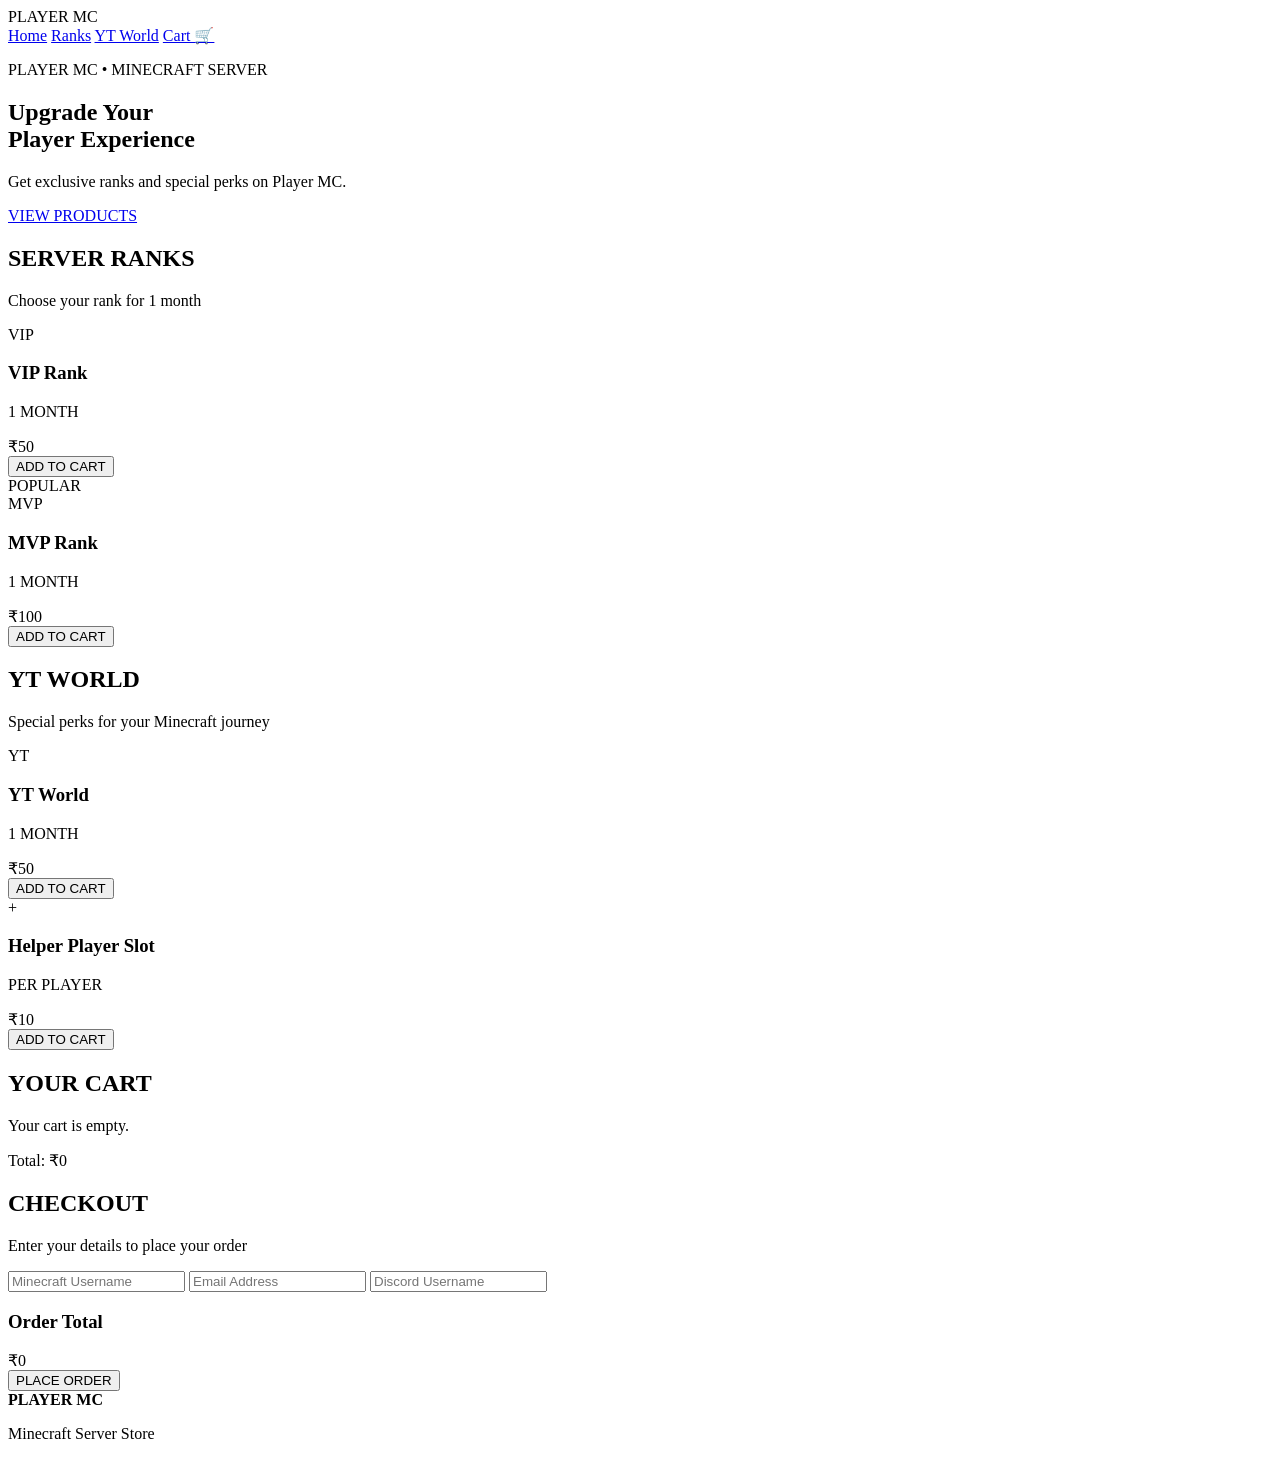
==== Index.html @ 44a7defb "Add initial HTML structure for Player MC Store" ====
<!DOCTYPE html>
<html lang="en">
<head>
  <meta charset="UTF-8">
  <meta name="viewport" content="width=device-width, initial-scale=1.0">
  <title>Player MC Store</title>
  <link rel="stylesheet" href="style.css">
</head>

<body>

<header>
  <div class="logo">PLAYER <span>MC</span></div>

  <nav>
    <a href="#home">Home</a>
    <a href="#ranks">Ranks</a>
    <a href="#yt-world">YT World</a>
    <a href="#cart">Cart 🛒</a>
  </nav>
</header>

<section class="hero" id="home">
  <div>
    <p class="server">PLAYER MC • MINECRAFT SERVER</p>
    <h1>Upgrade Your<br><span>Player Experience</span></h1>
    <p>Get exclusive ranks and special perks on Player MC.</p>
    <a href="#ranks" class="button">VIEW PRODUCTS</a>
  </div>
</section>

<section class="products-section" id="ranks">
  <h2>SERVER RANKS</h2>
  <p class="subtitle">Choose your rank for 1 month</p>

  <div class="products">

    <div class="product">
      <div class="product-icon">VIP</div>
      <h3>VIP Rank</h3>
      <p class="duration">1 MONTH</p>
      <div class="price">₹50</div>
      <button onclick="addToCart('VIP Rank', 50)">ADD TO CART</button>
    </div>

    <div class="product featured">
      <div class="badge">POPULAR</div>
      <div class="product-icon">MVP</div>
      <h3>MVP Rank</h3>
      <p class="duration">1 MONTH</p>
      <div class="price">₹100</div>
      <button onclick="addToCart('MVP Rank', 100)">ADD TO CART</button>
    </div>

  </div>
</section>

<section class="products-section" id="yt-world">
  <h2>YT WORLD</h2>
  <p class="subtitle">Special perks for your Minecraft journey</p>

  <div class="products">

    <div class="product">
      <div class="product-icon">YT</div>
      <h3>YT World</h3>
      <p class="duration">1 MONTH</p>
      <div class="price">₹50</div>
      <button onclick="addToCart('YT World', 50)">ADD TO CART</button>
    </div>

    <div class="product">
      <div class="product-icon">+</div>
      <h3>Helper Player Slot</h3>
      <p class="duration">PER PLAYER</p>
      <div class="price">₹10</div>
      <button onclick="addToCart('Helper Player Slot', 10)">ADD TO CART</button>
    </div>

  </div>
</section>

<section class="cart-section" id="cart">
  <h2>YOUR CART</h2>
  <div id="cart-items">
    <p>Your cart is empty.</p>
  </div>

  <div class="cart-total">
    Total: ₹<span id="cart-total">0</span>
  </div>
</section>

<section class="checkout-section" id="checkout">
  <h2>CHECKOUT</h2>
  <p class="subtitle">Enter your details to place your order</p>

  <form id="checkout-form">

    <input
      type="text"
      id="player-name"
      placeholder="Minecraft Username"
      required
    >

    <input
      type="email"
      id="email"
      placeholder="Email Address"
      required
    >

    <input
      type="text"
      id="discord"
      placeholder="Discord Username"
      required
    >

    <div class="checkout-summary">
      <h3>Order Total</h3>
      <div>₹<span id="checkout-total">0</span></div>
    </div>

    <button type="submit">PLACE ORDER</button>

  </form>

  <div id="order-success" class="order-success"></div>
</section>

<footer>
  <strong>PLAYER MC</strong>
  <p>Minecraft Server Store</p>
</footer>

<script src="script.js"></script>

</body>
</html>
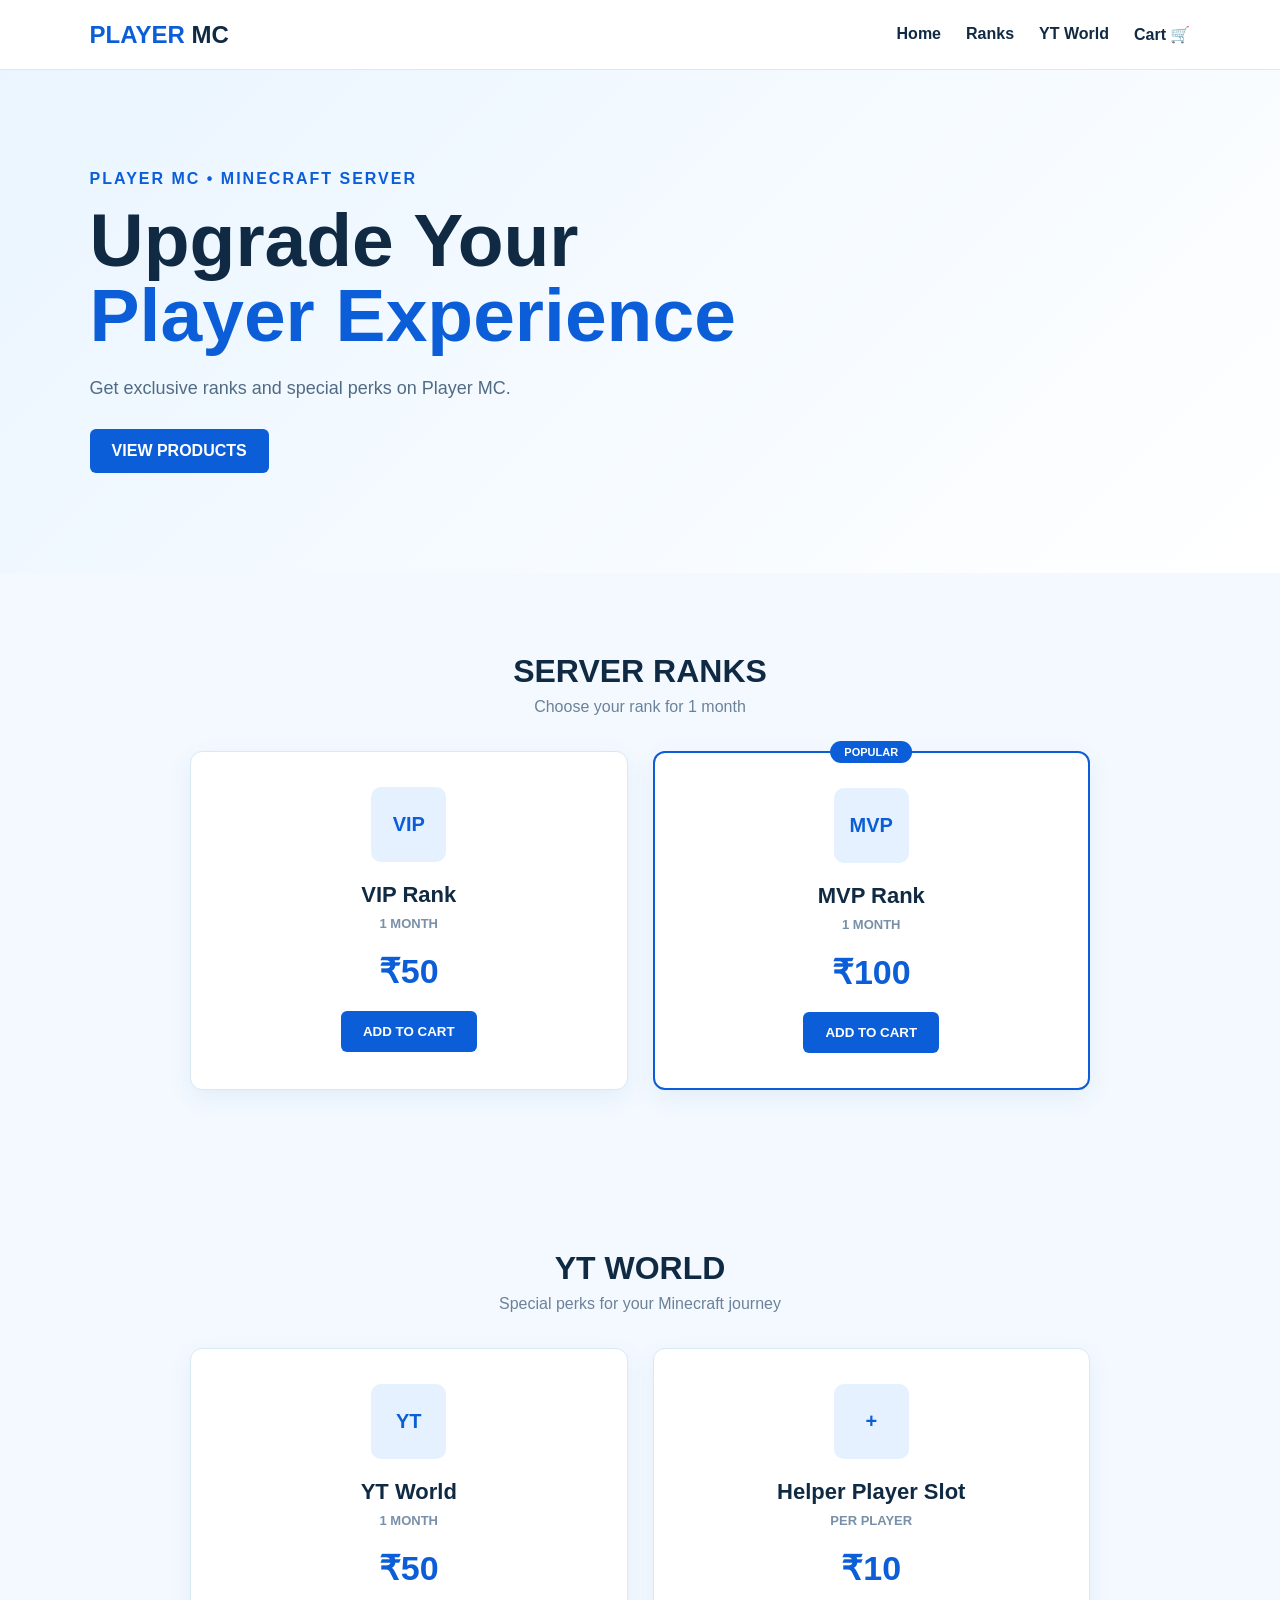
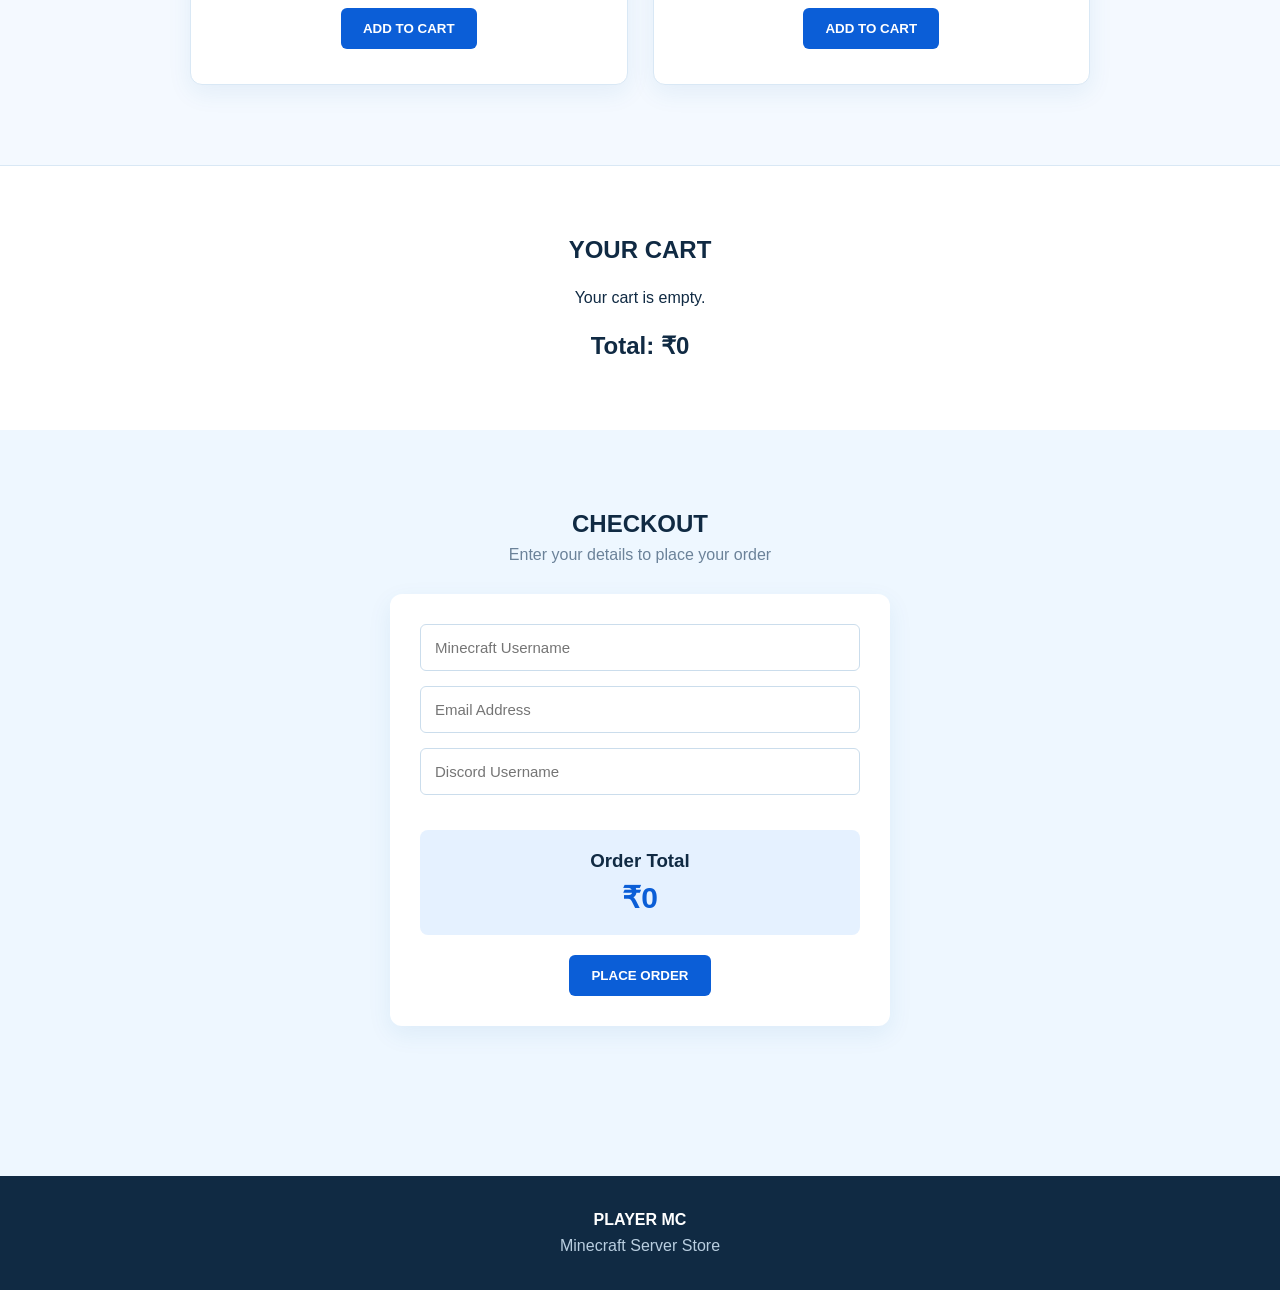
==== commit 131f037c: "Add files via upload" ====
--- a/Index.html
+++ b/Index.html
@@ -1,141 +1,141 @@
-<!DOCTYPE html>
-<html lang="en">
-<head>
-  <meta charset="UTF-8">
-  <meta name="viewport" content="width=device-width, initial-scale=1.0">
-  <title>Player MC Store</title>
-  <link rel="stylesheet" href="style.css">
-</head>
-
-<body>
-
-<header>
-  <div class="logo">PLAYER <span>MC</span></div>
-
-  <nav>
-    <a href="#home">Home</a>
-    <a href="#ranks">Ranks</a>
-    <a href="#yt-world">YT World</a>
-    <a href="#cart">Cart 🛒</a>
-  </nav>
-</header>
-
-<section class="hero" id="home">
-  <div>
-    <p class="server">PLAYER MC • MINECRAFT SERVER</p>
-    <h1>Upgrade Your<br><span>Player Experience</span></h1>
-    <p>Get exclusive ranks and special perks on Player MC.</p>
-    <a href="#ranks" class="button">VIEW PRODUCTS</a>
-  </div>
-</section>
-
-<section class="products-section" id="ranks">
-  <h2>SERVER RANKS</h2>
-  <p class="subtitle">Choose your rank for 1 month</p>
-
-  <div class="products">
-
-    <div class="product">
-      <div class="product-icon">VIP</div>
-      <h3>VIP Rank</h3>
-      <p class="duration">1 MONTH</p>
-      <div class="price">₹50</div>
-      <button onclick="addToCart('VIP Rank', 50)">ADD TO CART</button>
-    </div>
-
-    <div class="product featured">
-      <div class="badge">POPULAR</div>
-      <div class="product-icon">MVP</div>
-      <h3>MVP Rank</h3>
-      <p class="duration">1 MONTH</p>
-      <div class="price">₹100</div>
-      <button onclick="addToCart('MVP Rank', 100)">ADD TO CART</button>
-    </div>
-
-  </div>
-</section>
-
-<section class="products-section" id="yt-world">
-  <h2>YT WORLD</h2>
-  <p class="subtitle">Special perks for your Minecraft journey</p>
-
-  <div class="products">
-
-    <div class="product">
-      <div class="product-icon">YT</div>
-      <h3>YT World</h3>
-      <p class="duration">1 MONTH</p>
-      <div class="price">₹50</div>
-      <button onclick="addToCart('YT World', 50)">ADD TO CART</button>
-    </div>
-
-    <div class="product">
-      <div class="product-icon">+</div>
-      <h3>Helper Player Slot</h3>
-      <p class="duration">PER PLAYER</p>
-      <div class="price">₹10</div>
-      <button onclick="addToCart('Helper Player Slot', 10)">ADD TO CART</button>
-    </div>
-
-  </div>
-</section>
-
-<section class="cart-section" id="cart">
-  <h2>YOUR CART</h2>
-  <div id="cart-items">
-    <p>Your cart is empty.</p>
-  </div>
-
-  <div class="cart-total">
-    Total: ₹<span id="cart-total">0</span>
-  </div>
-</section>
-
-<section class="checkout-section" id="checkout">
-  <h2>CHECKOUT</h2>
-  <p class="subtitle">Enter your details to place your order</p>
-
-  <form id="checkout-form">
-
-    <input
-      type="text"
-      id="player-name"
-      placeholder="Minecraft Username"
-      required
-    >
-
-    <input
-      type="email"
-      id="email"
-      placeholder="Email Address"
-      required
-    >
-
-    <input
-      type="text"
-      id="discord"
-      placeholder="Discord Username"
-      required
-    >
-
-    <div class="checkout-summary">
-      <h3>Order Total</h3>
-      <div>₹<span id="checkout-total">0</span></div>
-    </div>
-
-    <button type="submit">PLACE ORDER</button>
-
-  </form>
-
-  <div id="order-success" class="order-success"></div>
-</section>
-
-<footer>
-  <strong>PLAYER MC</strong>
-  <p>Minecraft Server Store</p>
-</footer>
-
-<script src="script.js"></script>
-
-</body>
-</html>
+<!DOCTYPE html>
+<html lang="en">
+<head>
+  <meta charset="UTF-8">
+  <meta name="viewport" content="width=device-width, initial-scale=1.0">
+  <title>Player MC Store</title>
+  <link rel="stylesheet" href="style.css">
+</head>
+
+<body>
+
+<header>
+  <div class="logo">PLAYER <span>MC</span></div>
+
+  <nav>
+    <a href="#home">Home</a>
+    <a href="#ranks">Ranks</a>
+    <a href="#yt-world">YT World</a>
+    <a href="#cart">Cart 🛒</a>
+  </nav>
+</header>
+
+<section class="hero" id="home">
+  <div>
+    <p class="server">PLAYER MC • MINECRAFT SERVER</p>
+    <h1>Upgrade Your<br><span>Player Experience</span></h1>
+    <p>Get exclusive ranks and special perks on Player MC.</p>
+    <a href="#ranks" class="button">VIEW PRODUCTS</a>
+  </div>
+</section>
+
+<section class="products-section" id="ranks">
+  <h2>SERVER RANKS</h2>
+  <p class="subtitle">Choose your rank for 1 month</p>
+
+  <div class="products">
+
+    <div class="product">
+      <div class="product-icon">VIP</div>
+      <h3>VIP Rank</h3>
+      <p class="duration">1 MONTH</p>
+      <div class="price">₹50</div>
+      <button onclick="addToCart('VIP Rank', 50)">ADD TO CART</button>
+    </div>
+
+    <div class="product featured">
+      <div class="badge">POPULAR</div>
+      <div class="product-icon">MVP</div>
+      <h3>MVP Rank</h3>
+      <p class="duration">1 MONTH</p>
+      <div class="price">₹100</div>
+      <button onclick="addToCart('MVP Rank', 100)">ADD TO CART</button>
+    </div>
+
+  </div>
+</section>
+
+<section class="products-section" id="yt-world">
+  <h2>YT WORLD</h2>
+  <p class="subtitle">Special perks for your Minecraft journey</p>
+
+  <div class="products">
+
+    <div class="product">
+      <div class="product-icon">YT</div>
+      <h3>YT World</h3>
+      <p class="duration">1 MONTH</p>
+      <div class="price">₹50</div>
+      <button onclick="addToCart('YT World', 50)">ADD TO CART</button>
+    </div>
+
+    <div class="product">
+      <div class="product-icon">+</div>
+      <h3>Helper Player Slot</h3>
+      <p class="duration">PER PLAYER</p>
+      <div class="price">₹10</div>
+      <button onclick="addToCart('Helper Player Slot', 10)">ADD TO CART</button>
+    </div>
+
+  </div>
+</section>
+
+<section class="cart-section" id="cart">
+  <h2>YOUR CART</h2>
+  <div id="cart-items">
+    <p>Your cart is empty.</p>
+  </div>
+
+  <div class="cart-total">
+    Total: ₹<span id="cart-total">0</span>
+  </div>
+</section>
+
+<section class="checkout-section" id="checkout">
+  <h2>CHECKOUT</h2>
+  <p class="subtitle">Enter your details to place your order</p>
+
+  <form id="checkout-form">
+
+    <input
+      type="text"
+      id="player-name"
+      placeholder="Minecraft Username"
+      required
+    >
+
+    <input
+      type="email"
+      id="email"
+      placeholder="Email Address"
+      required
+    >
+
+    <input
+      type="text"
+      id="discord"
+      placeholder="Discord Username"
+      required
+    >
+
+    <div class="checkout-summary">
+      <h3>Order Total</h3>
+      <div>₹<span id="checkout-total">0</span></div>
+    </div>
+
+    <button type="submit">PLACE ORDER</button>
+
+  </form>
+
+  <div id="order-success" class="order-success"></div>
+</section>
+
+<footer>
+  <strong>PLAYER MC</strong>
+  <p>Minecraft Server Store</p>
+</footer>
+
+<script src="script.js"></script>
+
+</body>
+</html>
--- a/style.css
+++ b/style.css
@@ -0,0 +1,402 @@
+* {
+  box-sizing: border-box;
+  margin: 0;
+  padding: 0;
+}
+
+html {
+  scroll-behavior: smooth;
+}
+
+body {
+  font-family: Arial, sans-serif;
+  background: #f4f9ff;
+  color: #102a43;
+}
+
+header {
+  height: 70px;
+  padding: 0 7%;
+  background: white;
+  border-bottom: 1px solid #d9e8f5;
+  display: flex;
+  align-items: center;
+  justify-content: space-between;
+  position: sticky;
+  top: 0;
+  z-index: 10;
+}
+
+.logo {
+  font-size: 24px;
+  font-weight: 900;
+  color: #0b5ed7;
+}
+
+.logo span {
+  color: #102a43;
+}
+
+nav {
+  display: flex;
+  gap: 25px;
+}
+
+nav a {
+  color: #102a43;
+  text-decoration: none;
+  font-weight: bold;
+}
+
+nav a:hover {
+  color: #0b5ed7;
+}
+
+.hero {
+  min-height: 500px;
+  padding: 100px 7%;
+  display: flex;
+  align-items: center;
+  background: linear-gradient(135deg, #eaf5ff, #ffffff);
+}
+
+.server {
+  color: #0b5ed7;
+  font-weight: bold;
+  letter-spacing: 2px;
+  margin-bottom: 15px;
+}
+
+.hero h1 {
+  font-size: clamp(42px, 7vw, 75px);
+  line-height: 1;
+  margin-bottom: 25px;
+}
+
+.hero h1 span {
+  color: #0b5ed7;
+}
+
+.hero p:not(.server) {
+  font-size: 18px;
+  margin-bottom: 30px;
+  color: #526b84;
+}
+
+.button,
+button {
+  display: inline-block;
+  background: #0b5ed7;
+  color: white;
+  border: none;
+  padding: 13px 22px;
+  border-radius: 6px;
+  font-weight: bold;
+  cursor: pointer;
+  text-decoration: none;
+}
+
+button:hover,
+.button:hover {
+  background: #084298;
+}
+
+.products-section {
+  padding: 80px 7%;
+  text-align: center;
+}
+
+.products-section h2 {
+  font-size: 32px;
+  color: #102a43;
+}
+
+.subtitle {
+  color: #6b8299;
+  margin-top: 8px;
+}
+
+.products {
+  max-width: 900px;
+  margin: 35px auto 0;
+  display: grid;
+  grid-template-columns: repeat(auto-fit, minmax(230px, 1fr));
+  gap: 25px;
+}
+
+.product {
+  background: white;
+  padding: 35px 25px;
+  border: 1px solid #d9e8f5;
+  border-radius: 12px;
+  position: relative;
+  box-shadow: 0 8px 25px rgba(30, 100, 160, 0.08);
+}
+
+.product:hover {
+  transform: translateY(-5px);
+  transition: 0.2s;
+}
+
+.product-icon {
+  width: 75px;
+  height: 75px;
+  margin: auto;
+  display: flex;
+  align-items: center;
+  justify-content: center;
+  background: #e5f1ff;
+  color: #0b5ed7;
+  border-radius: 10px;
+  font-size: 20px;
+  font-weight: 900;
+}
+
+.product h3 {
+  margin-top: 20px;
+  font-size: 22px;
+}
+
+.duration {
+  margin-top: 8px;
+  color: #7890a8;
+  font-size: 13px;
+  font-weight: bold;
+}
+
+.price {
+  font-size: 34px;
+  font-weight: 900;
+  color: #0b5ed7;
+  margin: 20px 0;
+}
+
+.featured {
+  border: 2px solid #0b5ed7;
+}
+
+.badge {
+  position: absolute;
+  top: -12px;
+  left: 50%;
+  transform: translateX(-50%);
+  background: #0b5ed7;
+  color: white;
+  padding: 5px 14px;
+  border-radius: 20px;
+  font-size: 11px;
+  font-weight: bold;
+}
+
+.cart-section {
+  background: white;
+  padding: 70px 7%;
+  text-align: center;
+  border-top: 1px solid #d9e8f5;
+}
+
+#cart-items {
+  max-width: 600px;
+  margin: 25px auto;
+}
+
+.cart-item {
+  display: flex;
+  justify-content: space-between;
+  padding: 15px;
+  border-bottom: 1px solid #d9e8f5;
+}
+
+.remove {
+  color: #d62828;
+  cursor: pointer;
+  font-weight: bold;
+}
+
+.cart-total {
+  font-size: 24px;
+  font-weight: bold;
+  margin-top: 25px;
+}
+
+footer {
+  padding: 35px;
+  text-align: center;
+  background: #102a43;
+  color: white;
+}
+
+footer p {
+  margin-top: 8px;
+  color: #b9cee0;
+}
+
+@media (max-width: 700px) {
+  header {
+    padding: 0 20px;
+  }
+
+  nav {
+    gap: 10px;
+  }
+
+  nav a {
+    font-size: 12px;
+  }
+
+  .hero {
+    padding: 80px 25px;
+  }
+
+  .products-section {
+    padding: 60px 20px;
+  }
+}
+.checkout-section {
+  padding: 80px 20px;
+  background: #eef7ff;
+  text-align: center;
+}
+
+.checkout-section form {
+  max-width: 500px;
+  margin: 30px auto;
+  background: white;
+  padding: 30px;
+  border-radius: 12px;
+  box-shadow: 0 8px 25px rgba(30, 100, 160, 0.08);
+}
+
+.checkout-section input {
+  width: 100%;
+  padding: 14px;
+  margin-bottom: 15px;
+  border: 1px solid #cbddec;
+  border-radius: 6px;
+  font-size: 15px;
+}
+
+.checkout-summary {
+  margin: 20px 0;
+  padding: 20px;
+  background: #e5f1ff;
+  border-radius: 8px;
+}
+
+.checkout-summary div {
+  font-size: 30px;
+  font-weight: bold;
+  color: #0b5ed7;
+  margin-top: 8px;
+}
+
+.order-success {
+  max-width: 500px;
+  margin: auto;
+  padding: 20px;
+  color: #087f23;
+  font-weight: bold;
+}
+@media (max-width: 700px) {
+
+  header {
+    height: auto;
+    padding: 15px 18px;
+    flex-direction: column;
+    gap: 12px;
+  }
+
+  .logo {
+    font-size: 22px;
+  }
+
+  nav {
+    width: 100%;
+    justify-content: center;
+    gap: 12px;
+    flex-wrap: wrap;
+  }
+
+  nav a {
+    font-size: 12px;
+    padding: 7px 5px;
+  }
+
+  .hero {
+    min-height: 430px;
+    padding: 60px 20px;
+    text-align: center;
+  }
+
+  .server {
+    font-size: 11px;
+    letter-spacing: 1px;
+  }
+
+  .hero h1 {
+    font-size: 42px;
+  }
+
+  .hero p:not(.server) {
+    font-size: 15px;
+    line-height: 1.5;
+  }
+
+  .button {
+    width: 100%;
+    max-width: 280px;
+  }
+
+  .products-section {
+    padding: 55px 18px;
+  }
+
+  .products-section h2 {
+    font-size: 27px;
+  }
+
+  .products {
+    grid-template-columns: 1fr;
+    gap: 18px;
+  }
+
+  .product {
+    padding: 28px 20px;
+  }
+
+  .product button {
+    width: 100%;
+    padding: 15px;
+  }
+
+  .cart-section {
+    padding: 55px 18px;
+  }
+
+  .cart-item {
+    font-size: 14px;
+    padding: 14px 5px;
+  }
+
+  .checkout-section {
+    padding: 55px 18px;
+  }
+
+  .checkout-section form {
+    padding: 22px 18px;
+  }
+
+  .checkout-section input {
+    padding: 15px;
+    font-size: 16px;
+  }
+
+  .checkout-section button {
+    width: 100%;
+    padding: 15px;
+  }
+
+  footer {
+    padding: 30px 15px;
+  }
+}
